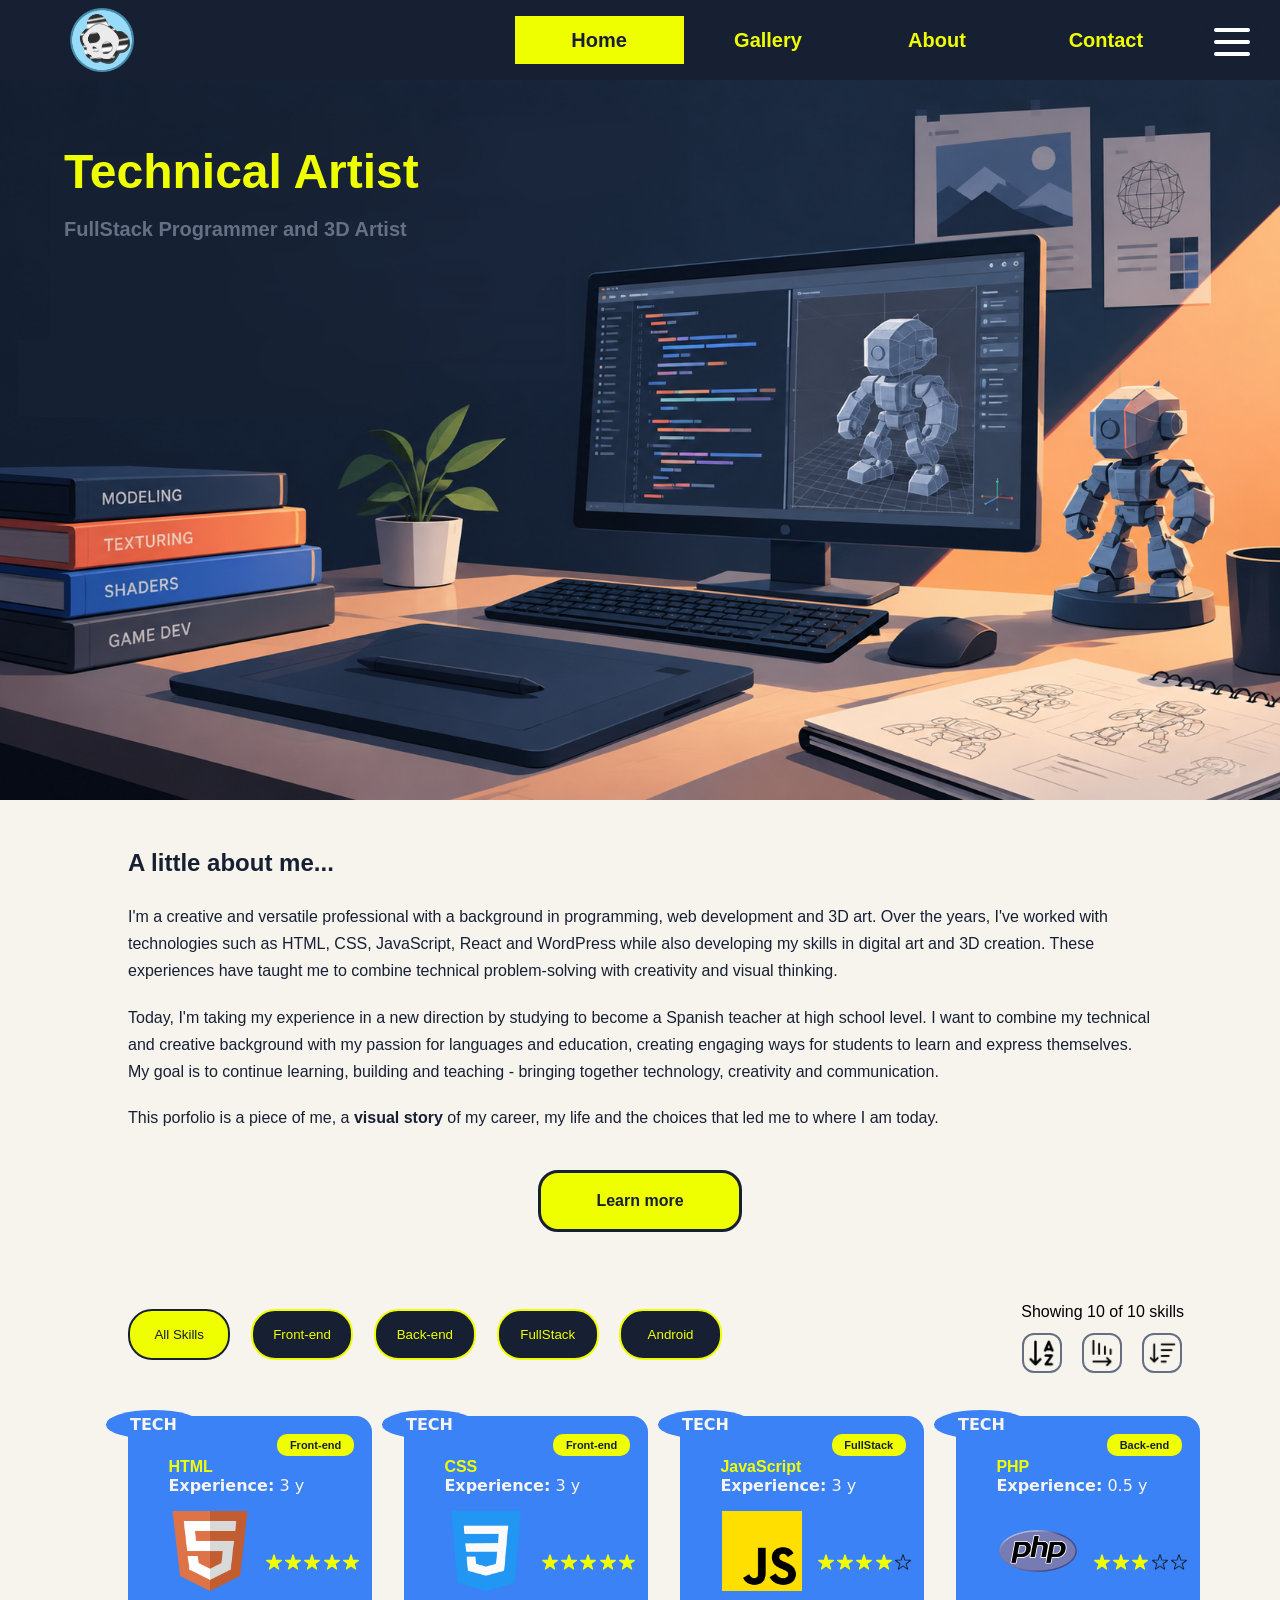
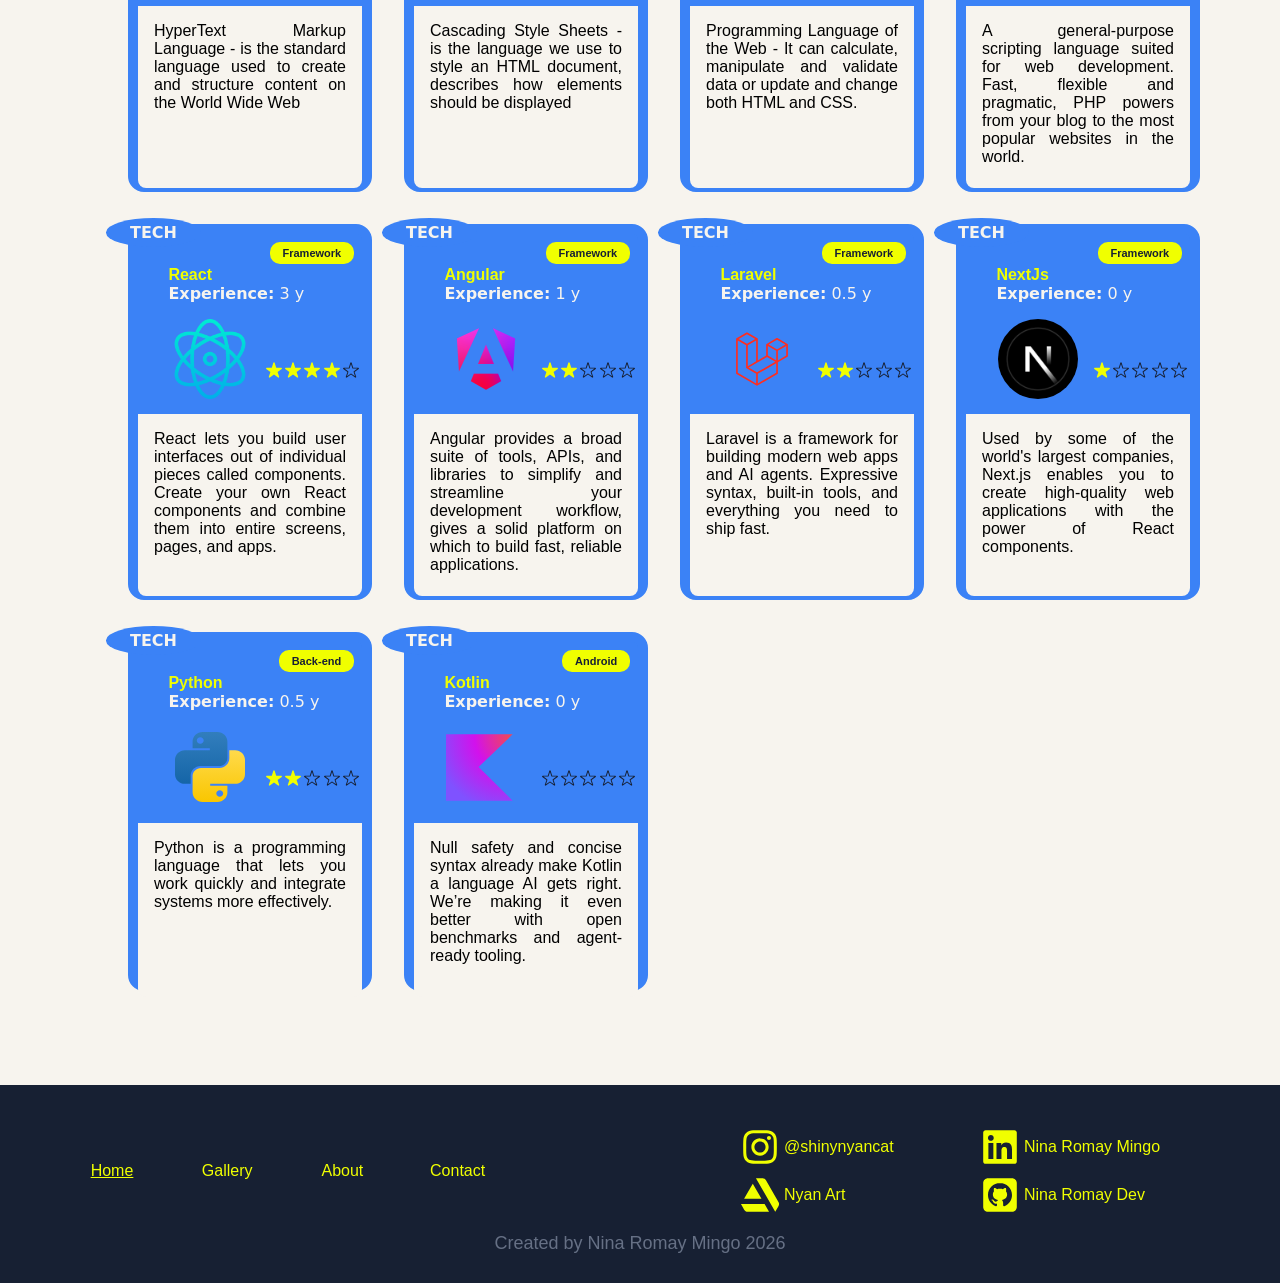
==== index.html @ 7b3534bd "Moved around documents Put out the documentation to be shared in canvas Reorganiced folders" ====
<!DOCTYPE html>
<html lang="en">
<head>
    <meta charset="UTF-8">
    <meta name="viewport" content="width=device-width, initial-scale=1.0">
    <title>CRM Porfolio</title>
    <link rel="icon" type="image/x-icon" href="images/favicon.png">
    <link rel="stylesheet" href="css/styles.css" defer>
</head>
<body>
    <header class="nav">
        <img class="nav-logo" src="images/logo-panda.png" alt="Web-logo-porfolio-NR">
        <nav class="nav-menu">
            <a class="active"   href="index.html">   Home        </a>
            <a class="inactive" href="gallery.html"> Gallery     </a>
            <a class="inactive" href="about.html">   About       </a>
            <a class="inactive" href="contact.html"> Contact     </a>
        </nav>
    </header>
    <div class="accessibility-container">
        <img tabindex="0" aria-pressed="false" class="inactive-accessibility-menu keyboard-clickable" id="accessibility-menu" src="images/other/burger-menu.svg" alt="Accessibility settings menu">
        <div id="accessibility-buttons-container" class="accessibility-buttons-container acc-invisible">
            <div class="accessibility-size-container">
                <p>Size:</p>
                <button class="acc-inactive-btn" id="acc-btn-size-s" data-text-size="small" aria-pressed="false">S</button>
                <button class="acc-active-btn"   id="acc-btn-size-m" data-text-size="medium" aria-pressed="true">M</button>
                <button class="acc-inactive-btn" id="acc-btn-size-l" data-text-size="large" aria-pressed="false">L</button>
            </div>
            <div class="accessibility-high-contrast-container">
                <p>Activate high contrast:</p>
                <div class="high-contrast">
                    <button
                        type="button"
                        class="contrast-toggle"
                        id="contrast-toggle"
                        role="switch"
                        aria-checked="false"
                        >
                        <span class="contrast-toggle-track" aria-hidden="true">
                            <span class="contrast-toggle-thumb"></span>
                        </span>
                    </button>
                </div>
            </div>
        </div>
    </div>
    <main class="main-home">
        <img class="hero" src="images/hero.png" alt="Hero image home page website Tech Artist">
        <section id="hero-text">
            <h1>Technical Artist</h1>
            <h3>FullStack Programmer and 3D Artist</h3>
        </section>
        <section id="about-home" class="site-padding">
            <h2>A little about me...</h2>
            <p>I'm a creative and versatile professional with a background in programming, web development and 3D art. Over the years, I've worked with technologies such as HTML, CSS, JavaScript, React and WordPress while also developing my skills in digital art and 3D creation. These experiences have taught me to combine technical problem-solving with creativity and visual thinking.</p>
            <button id="read-more" class="small-screen">...</button>
            <p class="full-screen-txt">Today, I'm taking my experience in a new direction by studying to become a Spanish teacher at high school level. I want to combine my technical and creative background with my passion for languages and education, creating engaging ways for students to learn and express themselves. My goal is to continue learning, building and teaching - bringing together technology, creativity and communication.</p>
            <p class="full-screen-txt">This porfolio is a piece of me, a <strong>visual story</strong> of my career, my life and the choices that led me to where I am today.</p>
            <a class="button-learn" href="about.html">Learn more</a>
        </section>
        <section id="filtering" class="site-padding">
            <div class="filter-container">
                <button class="filter-btn active-filter"   aria-pressed="true"  data-category="all"       id="btn-all">All Skills</button>
                <button class="filter-btn inactive-filter" aria-pressed="false" data-category="Front-end" id="btn-front">Front-end</button>
                <button class="filter-btn inactive-filter" aria-pressed="false" data-category="Back-end"  id="btn-back">Back-end</button>
                <button class="filter-btn inactive-filter" aria-pressed="false" data-category="FullStack" id="btn-full">FullStack</button>
                <button class="filter-btn inactive-filter" aria-pressed="false" data-category="Android"   id="btn-android">Android</button>
            </div>
            <p class="sorted-items">Showing <span id="current-skills"></span> of <span id="total-skills"></span> skills</p>
            <div class="sort-container">
                <button class="sort-btn sort-inactive" id="sort-name"  aria-pressed="false"><img  src="images/sort/sortName.png"  alt="Sort by name"></button>
                <button class="sort-btn sort-inactive" id="sort-prof"  aria-pressed="false"><img  src="images/sort/sortProf.png"  alt="Sort by proficiency"></button>
                <button class="sort-btn sort-inactive" id="sort-years" aria-pressed="false"><img  src="images/sort/sortYears.png" alt="Sort by years of experience"></button>
            </div>
            <div id="card-container">
            </div>
        </section>
    </main>
    <footer class="footer">
        <nav class="nav-footer">
            <a class="active-footer"   href="index.html">   Home        </a>
            <a class="inactive-footer" href="gallery.html"> Gallery     </a>
            <a class="inactive-footer" href="about.html">   About       </a>
            <a class="inactive-footer" href="contact.html"> Contact</a>
        </nav>
        <div class="social-media">
            <a href="https://www.instagram.com/shinynyancat/">
                <img src="images/socialmedia/insta.svg" alt="Instagram-logo">
                <p class="full-screen">@shinynyancat</p>
                <p class="small-screen">@shiny...</p>
            </a>
            <a href="https://www.linkedin.com/in/ninaromayart/">
                <img src="images/socialmedia/linkedin.svg" alt="Linked-in-logo">
                <p class="full-screen">Nina Romay Mingo</p>
                <p class="small-screen">NRM</p>
            </a>
            <a href="https://www.artstation.com/nyan_artist">
                <img src="images/socialmedia/artstation.svg" alt="Artstation-logo">
                <p class="full-screen">Nyan Art</p>
                <p class="small-screen">NyanA</p>
            </a>
            <a href="https://github.com/ninaromay">
                <img src="images/socialmedia/github.svg" alt="Github-logo">
                <p class="full-screen">Nina Romay Dev</p>
                <p class="small-screen">NRDev</p>
            </a>
        </div>
        <p class="created-by">Created by Nina Romay Mingo 2026</p>
    </footer>
    <script src="js/index.js"  defer></script>
    <script src="js/controlPanel.js" defer></script>
</body>
</html>
---- css/styles.css ----
:root{
    --color-navy:       #172033;
    --color-highlight:  #f0ff00;
    
    --color-blue:       #3B82F6;
    --color-background: #F7F4EE;
    --color-border:     #D9D4CA;
    --color-muted:      #667085;
    
    --font-size-3xl:    72px;
    --font-size-2xl:    48px;
    --font-size-xl:     32px;
    --font-size-l:      40px;
    --font-size-xm:     24px;
    --font-size-m:      20px;
    --font-size-s:      18px;
    --font-size-xs:     16px;
    --font-size-2xs:    14px;
    --font-size-3xs:    11px;
    
    --size-3XL:  	    8rem;
    --size-2XL:    	    5rem;
    --size-XL:     	    3rem;
    --size-L:    	    2rem;
    --size-M:    	    1.5rem;
    --size-S:    	    1rem;
    --size-XS:    	    0.5rem;
    --size-2XS: 	    0.3rem;
    
    --line-height-heading-s:    1.1;
    --line-height-heading-m:    1.2;
    --line-height-body-s:       1.5;
    --line-height-body-m:       1.7;
    
    --site-padding-m:   10vw;
    --site-padding:     5vw;
    --site-padding-xs:  3vw;
    --site-padding-2xs: 1.5vw;

    --font-heading: Georgia, serif;
    --font-body: Arial, sans-serif;

    --border-radious: 20px;
}

:root.high-contrast{
    --color-navy:       #000000;
    --color-highlight:  #eef7f1;
    
    --color-blue:       #ff0000;
    --color-background: #ffffff;
    --color-border:     #000000;
    --color-muted:      #ffffff;
}

*{
    margin: 0;
    padding: 0;
}

*:focus-visible{
    border: 5px solid red;
    font-size: var(--font-size-m);
    font-weight: bolder;
}

body{
    width: 100vw;
    background-color: var(--color-background);
    font-family: var(--font-body);
    position: relative;
    overflow-x: hidden;
}

a, a:active{
    text-decoration: none;
}

.small-screen{
    display: none;
}

.full-screen{
    display: block;
}

.nav{
    height: 5rem;
    background-color: var(--color-navy);
    padding: 0vw 7vw 0vw var(--site-padding);
    display:flex;
    align-items: center;
    justify-content: space-between;
}

.nav-menu > a{
    padding: 1vw;
    width: 100%;
    text-align: center;
    height: auto;
    font-size: var(--font-size-m);
    font-weight: bold;

    transition: all 0.3s ease-in;
}

.inactive{
    color: var(--color-highlight);
}

.active{
    color: var(--color-navy);
    background-color: var(--color-highlight);
}

.inactive-footer{
    color: var(--color-highlight);
}

.active-footer{
    color: var(--color-highlight);
    text-decoration: underline;
}

.nav-menu > a:hover, .nav-menu > a:active, .inactive:hover{
    color: var(--color-navy);
    background-color: var(--color-highlight);
}

.nav-menu{
    width: 60%;
    height: 100%;
    display: flex;
    justify-content: space-between;
    align-items: center;
}

.nav-logo{
    width: 4rem;
    padding: 0.5vw;
}

@media screen and (max-width: 1008px){
    .nav-menu > a{
        font-size: var(--font-size-s);
        padding: 1rem;
    }

    .nav-menu {
        width: 75%;
    }
}

@media screen and (max-width: 640px){
    .nav, body, .footer{
        overflow-x: hidden;
    }

    .nav-menu > a{
        font-size: var(--font-size-xs);
        padding: 0.7rem;
        font-weight: normal;
    }
    
    .nav-menu {
        max-width: 80vw;
    }

    .nav{
        justify-content: flex-start;
    }

    .nav-logo{
        width: 12vw;
        margin-right: 5vw;
    }

    .small-screen{
        display: block;
    }
    
    .full-screen{
        display: none;
    }

    .full-screen-txt{
        display: none;
    }
}

@media screen and (max-width: 400px){
    .nav-menu > a{
        font-size: var(--font-size-2xs);
    }
}

/* Home */
.main-home{
    position: relative;
}

.hero{
    width: 100vw;
    min-height: 50vh;
    max-height: 100vh;
    object-fit: cover;
    background-color: var(--color-muted);
}

#hero-text{
    position: absolute;
    top: 0;
    left: 0;
    padding: var(--site-padding);
}

#hero-text > h1{
    color: var(--color-highlight);
    margin-bottom: var(--site-padding-2xs);
    font-size: var(--font-size-2xl);
}

#hero-text > h3{
    font-size: var(--font-size-m);
    color: var(--color-muted);
}

.site-padding{
    padding: 3vw 10vw;
}

#about-home > p, #about-home > h2{
    margin-bottom: var(--site-padding-2xs);
    line-height: var(--line-height-body-m);
    color: var(--color-navy);
}

.button-learn{
    display: block;
    width: 10rem;
    margin: var(--site-padding-xs) auto 0;
    background-color: var(--color-highlight);
    color: var(--color-navy);
    padding: var(--site-padding-2xs);
    text-align: center;
    border-radius: var(--border-radious);
    border: 3px solid var(--color-navy);
    font-weight: bold;
    transition: all 0.3s ease-in;
}

.button-learn:active, .button-learn:hover{
    background-color: var(--color-navy);
    color: var(--color-highlight);
    border: 3px solid var(--color-highlight);
}

.button-learn:focus-visible{
    background-color: var(--color-background);
    color: red;
    border: 5px solid red;
}

#read-more{
    min-width: 2rem;
    padding: 0.1rem 0.2rem;
    color: var(--color-navy);
    border-radius: var(--border-radious);
    border: 2px solid var(--color-navy);
    font-weight: bold;
    transition: all 0.3s ease-in;
}

@media screen and (max-width: 1100px){
    .site-padding{
        padding: 3vw 4vw;
    }

    #hero-text > h1{
        font-size: var(--font-size-xl);
        padding: 0 7vw;
    }

    #hero-text > h3{
        font-size: var(--font-size-s);
        padding: 0 7vw;
    }

    .button-learn{
        padding: var(--site-padding-2xs);
        margin: var(--site-padding) auto;
    }
}

@media screen and (max-width: 640px){
    #hero-text > h1{
        padding: 0 10vw;
    }

    #hero-text > h3{
        padding: 0 10vw;
    }

    .hero{
        filter: brightness(50%);
    }

    #about-home > p{
        font-size: var(--font-size-2xs);
    }

    .button-learn{
        font-size: var(--font-size-xs);
        margin-top: var(--site-padding);
        margin-bottom: var(--site-padding);
        margin-left: 60vw;
        padding: var(--site-padding-xs) 0.3rem;
        font-weight: normal;
        width: 8rem;
    }
}

@media screen and (max-width: 450px){
    .button-learn{
        width: 5rem;
    }
}

/* Filter */
#filtering{
    position: relative;
}

.filter-container{
    transition: all .4s ease-in;
}

.filter-container > .filter-btn{
    min-width: 10%;
    border-radius: 24px;
    padding: 1rem;
    margin-right: 1rem;
    transition: all 0.3s ease-in;
}

.inactive-filter{
    background-color: var(--color-navy);
    color: var(--color-highlight);
    border: 2px solid var(--color-highlight);
}

.filter-container > .inactive-filter:hover{
    background-color: var(--color-highlight);
    color: var(--color-navy);
    border: 2px solid var(--color-navy);
}

.active-filter{
    background-color: var(--color-highlight);
    color: var(--color-navy);
    border: 2px solid var(--color-navy);
}

.active-filter:focus-visible, .filter-container > .inactive-filter:focus-visible{
    background-color: var(--color-background);
    color: red !important;
    border: 6px solid red !important;
}

/* Sorting */
.sort-container{
    position: absolute;
    top: 3.9rem;
    right: 7vw;
    z-index: 1;
}

.sort-btn{
    width: 2.5rem;
    height: 2.5rem;
    border-radius: 12px;
    padding: 0.2rem;
    margin: 0 0.5rem;
    transition: all 0.3 ease-in;
}

.sort-inactive{
    border: 2px solid var(--color-muted);
    background-color: var(--color-background);
    transition: all 0.3s ease-in;
}

.sort-active{
    border: 2px solid var(--color-blue);
    border-radius: 12px;
    transform: scale(1.2);
    transition: all 0.3s ease-in;
}

.sort-inactive:hover{
    border: 2px solid var(--color-blue);
    border-radius: 12px;
    transform: scale(1.2);
}

.sort-inactive:focus-visible{
    background-color: red;
    transform: scale(1.2);
    border-color: red;
}

.sort-btn > img{
    width: 100%;
}

.sorted-items{
    position: absolute;
    top: 2rem;
    right: 0;
    text-align: right;
    padding: 0 7.5vw;
}

@media screen and (max-width: 1200px){
    .filter-container > .filter-btn{
        min-width: 15%;
    }

    .sorted-items{
        top: -1rem;
        left: 0;
        text-align: left;
        padding: 0 10vw;
    }

    .sort-container{
        top: -4.5rem;
        left: 9vw;
    }
}

@media screen and (max-width: 1100px){
    .sorted-items{
        padding: 0 4vw;
    }

    .sort-container{
        left: 4vw;
    }
}

@media screen and (max-width: 600px){
    .filter-container > .filter-btn{
        margin-bottom: 1rem;
        min-width: 28%;
    }
}

@media screen and (max-width: 400px){
    .filter-container > .filter-btn{
        margin-bottom: 0.5rem;
        min-width: 35%;
    }
}

/* Cards */
#card-container {
    display: grid;
    grid-gap: 1rem;
    grid-template-columns: repeat(5, 20%);
    margin: 5rem -0.5rem;
}

.card{
    background-color: var(--color-blue);
    margin: 0.5rem;
    border-radius: 16px;
    border: 10px solid var(--color-blue);
    position: relative;
    transition: all .3 ease-in;
}

.card:hover{
    transform: scale(1.05);
    box-shadow: 6px 4px 13px -4px rgba(0,0,0,0.75);
        -webkit-box-shadow: 6px 4px 13px -4px rgba(0,0,0,0.75);
        -moz-box-shadow: 6px 4px 13px -4px rgba(0,0,0,0.75);
}

.card > h4{
    padding: 2rem 0.5rem 0;
    color: var(--color-highlight);
    margin-left: 10%;
}

.card > span{
    color: var(--color-background);
    font-family: system-ui, -apple-system, BlinkMacSystemFont, 'Segoe UI', Roboto, Oxygen, Ubuntu, Cantarell, 'Open Sans', 'Helvetica Neue', sans-serif;
}

.card-sort{
    max-width: 5rem;
    position: absolute;
    top: -1rem;
    left: -2rem;
    background-color: var(--color-blue);
    padding: 0.3rem 1.5rem;
    border-radius: 50%;
    font-weight: bold;
}

.card-category{
    position: absolute;
    top: 0.5rem;
    right: 0.5rem;
    background-color: var(--color-highlight);
    color: var(--color-navy);
    padding: 0.3rem 0.8rem;
    font-size: var(--font-size-3xs);
    font-weight: bold;
    border-radius: 10px;
}

.card-experience{
    margin-left: 10%;
    padding: 0 0.5rem;
}

.card-stars{
    min-width: 6rem;
    min-height: 3rem;
    position: absolute;
    top: 8rem;
    right: 0;

    display: grid;
    grid-gap: 0.5rem;
    grid-template-columns: repeat(5, 10%);
}

.nextjs-img{
    border-radius: 50%;
}

.card-img{
    width: 5rem;
    height: 5rem;
    object-fit: contain;
    margin: 1rem 5% 5% 2rem;
}

.card-description{
    min-height: 42%;
    padding: 1rem;
    text-align: justify;
    background-color: var(--color-background);
    border-radius: 0 0 8px 8px;
}

.star{
    width: 1rem;
    height: 1rem;
}

@media screen and (max-width: 1600px){
    #card-container {
        grid-template-columns: repeat(4, 25%);
        margin: 3rem -0.5rem;
    }

    .card-stars{
        min-width: 5rem;
        grid-gap: 0.5rem;
        right: -1rem;
    }
}

@media screen and (max-width: 1200px){
    #card-container {
        margin: 3rem -0.5rem;
        grid-template-columns: repeat(4, 24%);
        grid-gap: 0.5rem;
    }

    .card-stars{
        min-width: 5rem;
        grid-gap: 0.5rem;
        grid-template-columns: repeat(3, 15%);
    }
}

@media screen and (max-width: 900px){
    #card-container {
        grid-template-columns: repeat(3, 33%);
        margin: 3rem -0.5rem;
        grid-gap: 0.5rem;
    }
    .card-stars{
        min-width: 3rem;
        grid-template-columns: repeat(5, 20%);
        grid-gap: 0;
        right: 1rem;
    }
}

@media screen and (max-width: 800px){
    .card-stars{
        min-width: 3rem;
        grid-template-columns: repeat(3, 35%);
        grid-gap: 0;
        right: 1rem;
        top: 6rem;
    }
}

@media screen and (max-width: 650px){
    #card-container {
        grid-template-columns: repeat(2, 50%);
    }

    .card-stars{
        min-width: 0;
        grid-template-columns: repeat(5, 20%);
        grid-gap: 0.3rem;
        top: 7rem;
        right: 1rem;
    }
    .star{
        width: 1.1rem;
        height: 1.1rem;
    }
}

@media screen and (max-width: 550px){
    .card-stars{
        grid-template-columns: repeat(3, 40%);
    }
    .star{
        width: 1.1rem;
        height: 1.1rem;
    }
}

@media screen and (max-width: 450px){
    #card-container {
        grid-template-columns: auto;
        grid-gap: 0;
    }

    .card-stars{
        grid-template-columns: repeat(5, 20%);
        right: 2rem;
        top: 7rem;
    }

    .star{
        width: 7vw;
        height: 7vw;
    }
}

@media screen and (max-width: 300px){
    .card-stars{
        grid-template-columns: repeat(3, 40%);
    }
}


/* Gallery */
.main-gallery{
    padding: var(--site-padding-xs) 10vw;
}

.main-gallery > .g-section{
    margin: var(--site-padding-xs) 0;
    padding: var(--site-padding-2xs) var(--site-padding-xs);
}

.main-gallery > .g-section > h1{
    margin-bottom: var(--site-padding-2xs);
    color: var(--color-blue);
}

.main-gallery > .g-section > p{
    margin: 1vw;
    color: var(--color-navy);
    line-height: var(--line-height-body-s);
}

.main-gallery > .g-section > p > a{
    color: var(--color-navy);
    font-weight: bold;
}

.view-container{
    width: 80%;
    margin: var(--site-padding-2xs) auto;
    display: flex;
    justify-content: space-between;
    align-items: center;
}

.view-container > img{
    max-width: 30%;
    border: 2px solid var(--color-navy);
}

.view-container > img:hover{
    border: 2px solid var(--color-highlight);
}

.g-video{
    width: 100%;
    display: block;
    margin: var(--site-padding-2xs) auto;
}

.gallery{
    display: grid;
    grid-template-columns:  auto auto auto;
    gap: 2vw;
    justify-content: center;
}

.gallery > a{
    width: 25vw;
    height: 15vw;
    position: relative;
    border-radius: var(--border-radious);
    overflow: hidden;
    transition: all .2s ease-in;
}

.gallery > a:hover{
    transform: scale(1.1);
    box-shadow: 6px 4px 13px -4px rgba(0,0,0,0.75);
        -webkit-box-shadow: 6px 4px 13px -4px rgba(0,0,0,0.75);
        -moz-box-shadow: 6px 4px 13px -4px rgba(0,0,0,0.75);
}

.gallery > a > img {
    width: 100%;
    height: 100%;
    object-fit: cover;
}

.gallery > a > p {
    width: 100%;
    position: absolute;
    bottom: 0;
    padding: var(--site-padding-2xs) 0;
    text-align: center;
    background-color: var(--color-navy);
    color: var(--color-blue);
}

.gallery > a > p:hover{
    color: var(--color-highlight);
}

#fox-druid > a > img{
    width: 100%;
    margin: 0.5rem auto 0;
    display: block;
}

@media screen and (max-width: 1008px){
    .main-gallery{
        padding: var(--site-padding) var(--site-padding) var(--site-padding) 6vw;
    }

    .gallery{
        justify-content: space-between;
    }

    .gallery > a{
        width: 28vw;
        height: 25vw;
    }

    .gallery > a > p{
        padding: 1rem 0;
        font-size: var(--font-size-2xs);
    }

    .main-gallery > .g-section{
        padding: 0;
        font-size: var(--font-size-2xs);
    }

    .main-gallery > .g-section > p {
        margin: 0;
    }

    .view-container{
        width: 100%;
    }

    ::-webkit-scrollbar {
        display: none;
    }
}

@media screen and (max-width: 800px){
    .main-gallery > .g-section{
        margin-top: 2.5rem;
    }

    .view-container{
        margin: 1rem 0;
    }
}

@media screen and (max-width: 640px){
    .main-gallery{
        padding: var(--site-padding);
    }

    .gallery{
        grid-template-columns: auto auto;
        justify-content: center;
        gap: 5vw;
    }

    .gallery > a{
        width: 100%;
    }
}

/* About */
.main-about{
    padding: var(--site-padding-xs) var(--site-padding);
}

.main-about > section{
    width: 60%;
    margin: 0 auto var(--site-padding-2xs);
    position: relative;
    display: flex;
    justify-content: start;
    align-items: center;
    transform: translateX(-5%); 
    z-index: 1;
}
.main-about > section > .about-title{
    width: 70%;
}

.main-about > section > p{
    font-size: var(--size-S);
    color: var(--color-muted);
}

.tab > h3 > strong, .tab > p{
    margin-left: 5vw;
}

.bullet{
    width: 1rem;
    height: 1rem;
    margin: 1rem auto;
    background-color: var(--color-background);
    border: 2px solid var(--color-navy);
    border-radius: 50%;
}

.move{
    color: var(--color-blue);
}

.line{
    width: 4px;
    height: 100%;
    background-color: var(--color-navy);
    position: absolute;
    top: 0;
    left: 28.3%;
    z-index: 0;
}

@media screen and (max-width: 1008px){
    .main-about > section{
        width: 80%;
    }

    .line{
        left: 21%;
    }

    .bullet{
        width: 0.8rem;
        height: 0.8rem;
    }
}

@media screen and (max-width: 640px){
    .main-about > section{
        width: 100%;
        font-size: var(--font-size-2xs);
    }

    .main-about > section > h3 > p{
        font-size: 12px;
    }

    .line{
        top: 4%;
        left: 13.5%;
    }
}

/* Contact */
.main-contact{
    color: var(--color-navy);
    padding: var(--site-padding-xs) 0;
    width: 50%;
    margin: 0 auto;
}

.form{
    display:flex;
    flex-flow: column;
    margin-bottom: var(--site-padding-xs);
}

.form > label{
    margin-top: var(--site-padding-2xs);
    margin-bottom: 0.5rem;
}

.form > input[type=text], .form > input[type=email], .form > input[type=url] {
    height: 1rem;
    padding: 0.5rem 1rem;
    border: 2px solid var(--color-navy);
    transition: color 200ms ease-in-out, border-color 200ms ease-in-out;
}

#subject{
    height: 2.5rem;
    border: 2px solid var(--color-navy);
    transition: color 200ms ease-in-out, border-color 200ms ease-in-out;
}

.form > input[type=text]:focus, .form > input[type=email]:focus, #subject:focus-visible, form > input[type=url]:focus{
    background-color: var(--color-background);
    border: 2px solid var(--color-blue);
    color: var(--color-blue);
    outline:none;
}

.form > input[type=text]:focus-visible, .form > input[type=email]:focus-visible, .form > textarea:focus-visible, form > input[type=url]:focus-visible {
    background-color: var(--color-background);
    border: 5px solid var(--color-blue);
    color: var(--color-blue);
    outline:none;
}

.form-bottom{
    display: flex;
    max-width: 80vw;
}

.form-bottom > input, #form-success > a{
    width: 10vw;
    margin: var(--site-padding-2xs) auto;
    padding: var(--site-padding-2xs);
    text-transform: uppercase;
    font-size: var(--size-S);
    font-weight: bold;
    border-radius: var(--border-radious);
    transition: color 200ms ease-in-out, border-color 200ms ease-in-out;
}

.form-submit, #form-success > a{
    border: 3px solid var(--color-navy);
    background-color: var(--color-highlight);
    color: var(--color-navy);
}

.form-submit:hover, #form-success > a:hover{
    color: var(--color-highlight);
    border: 3px solid var(--color-highlight);
    background-color: var(--color-navy);
}

.form-reset{
    border: 3px solid var(--color-blue);
    background-color: var(--color-background);
    color: var(--color-blue);
}

.form-reset:hover{
    color: var(--color-navy);
    border: 3px solid var(--color-navy);
}

.form-submit:focus-visible, .form-reset:focus-visible{
    border: 5px solid red;
}

.form > textarea{
    min-height: 5rem;
    padding: 1rem;    
    border: 2px solid var(--color-navy);
}

@media screen and (max-width: 1008px){
    .main-contact{
        width: 60%;
        min-height: 75vh;
    }

    .main-contact > p{
        margin: var(--site-padding-2xs) 0;
    }

    .form{
        padding: var(--site-padding-2xs) 0 var(--site-padding);
    }

    .form > input[type=text], .form > textarea{
        margin: 0 0 var(--site-padding-xs) 0;
    }

    .form-submit, .form-reset, #form-success > a{
        min-width: 7rem;
    }
}

@media screen and (max-width: 640px){
    .main-contact{
        width: 80%;
        min-height: 80vh;
    }

    .form-bottom > input{
        width: 60%;
        padding: var(--site-padding-xs);
    }

    .form-submit, .form-reset{
        max-width: 2rem;
        display: block;
    }
}


/* Footer */
.footer{
    padding: var(--site-padding-2xs) var(--site-padding) var(--site-padding-xs);
    background-color: var(--color-navy);
    display: flex;
    justify-content: space-between;
    align-items: center;
    position: relative;
}

.nav-footer{
    width: 40%;
    display: flex;
    justify-content: space-between;
    align-items: center;
}

.nav-footer > a{
    width: 100%;
    margin-right: var(--site-padding-2xs);
    text-align: center;
    padding: var(--site-padding-2xs);
}

.nav-footer > a:hover{
    text-decoration: underline;
}

.social-media{
    display: grid;
    grid-template-columns: auto auto;
}

.social-media > a{
    width: 15rem;
    display: flex;
    align-items: center;
    color: var(--color-highlight);
}

.social-media > a:hover{
    background-color: var(--color-muted);
}

.social-media > a > img{
    width: var(--size-XL);
}

.created-by{
    width: 100%;
    position: absolute;
    bottom: var(--site-padding-2xs);
    left: 50%;
    transform: translate(-50%, -50%);
    color: var(--color-muted);
    text-align: center;
    font-size: var(--font-size-s);
}

@media screen and (max-width: 1408px){
    .footer{
        padding: var(--site-padding-xs) var(--site-padding) var(--site-padding);
    }
}

@media screen and (max-width: 1008px){
    .footer{
        flex-flow: column;
        padding: var(--site-padding-xs) var(--site-padding) 7vw;
    }

    .nav-footer{
        width: 80%;
        margin-bottom: 2rem;
    }
}

@media screen and (max-width: 640px){
    .footer{
        padding-bottom: 12vw;
    }

    .nav-footer > a, .social-media > a > p{
        font-size: var(--font-size-xs);
    }
    
    .social-media > a > img{
        width: var(--size-L);
    }
    
    .social-media > a{
        width: 100%;
        padding: 0 1rem;
    }

}

@media (prefers-reduced-motion: reduce) {
  * {
    animation: none !important;
    transition: none !important;
  }
}

@media screen and (max-width: 350px){
    body{
        overflow-x: hidden !important;
    }

    .nav, .nav-footer{
        display: none;
        pointer-events: none;
    }

    .created-by, .social-media > a > p{
        font-size: var(--font-size-2xs);
    }

}


/* Form validation */
#form-success{
    min-height: 20vw;
    color: var(--color-blue);
    font-weight: bold;
    font-size: var(--font-size-2xl);
    margin-top: 2rem;
}

#form-success > a{
    margin: var(--site-padding-xs) auto;
    display: block;
    text-align: center;
}

@media screen and (max-width: 640px){
    #form-success{
        font-size: var(--font-size-l);
        margin-bottom: var(--site-padding);
    }
}

@media screen and (max-width: 350px){
    #form-success{
        font-size: var(--font-size-xm);
        margin: 0 var(--site-padding-xs);
    }
}

/* Error Styles */
.form-error{
    font-size: var(--font-size-2xs);
    margin-top: 0.5rem;
}

#live-counter{
    font-family: system-ui, -apple-system, BlinkMacSystemFont, 'Segoe UI', Roboto, Oxygen, Ubuntu, Cantarell, 'Open Sans', 'Helvetica Neue', sans-serif;
    color: red;
}

/* Accessibility menu */
.accessibility-container{
    width: 100vw;
    height: 100vh;

    pointer-events: none;
    position: fixed;
    top: 0;
    left: 0;
    z-index: 2;
}

#accessibility-menu{
    width: 3rem;
    height: 3rem;

    position: fixed;
    top: 0.9rem;
    right: 1.3rem;

    padding: 0.1rem;
    border-radius: var(--border-radious);
    pointer-events: auto;
    z-index: 3;

    border: 2px solid var(--color-navy)

}

#accessibility-menu:hover{
    border: 2px solid var(--color-background);
}

#accessibility-menu:focus-visible{
    border: 5px solid red;
}

.active-accessibility-menu{
    background-color: var(--color-blue);
    border: 2px solid var(--color-background);
}

.inactive-accessibility-menu{
    background-color: var(--color-navy);
    border: 2px solid var(--color-navy);
}

.acc-visible{
    width: 20em;
    height: auto;

    background-color: var(--color-navy);

    position: fixed;
    top: 5rem;
    right: 3rem;

    border: 2px solid var(--color-background);
    pointer-events: auto;
}

.acc-invisible{
    display: none;
    transform: scale(0);
    margin:0;
    padding:0;
    pointer-events: none;
}

/*Size*/
.accessibility-size-container, .accessibility-high-contrast-container{
    padding: 1rem;
}

.accessibility-size-container > p, .accessibility-high-contrast-container > p{
    color: var(--color-background);
    margin-bottom: 1rem;
}

.accessibility-size-container > button {
    margin-right: 1rem;
    padding: 0.3rem 0.5rem;

    font-size: var(--font-size-m);
    border-radius: 8px;

    transition: all 0.3s ease-in;
}

.accessibility-size-container > .acc-active-btn {
    border: 2px solid var(--color-background);
    background-color: var(--color-blue);
}

.accessibility-size-container > .acc-inactive-btn:hover{
    border: 2px solid var(--color-background);
    background-color: var(--color-blue);
}

.accessibility-size-container > .acc-inactive-btn {
    background-color: var(--color-background);
    border: 2px solid var(--color-blue);
}

/*High Contrast slider*/
.contrast-toggle {
    background: rgba(0,0,0,0);
    padding: 0.5rem;
    display: inline-flex;
    gap: 0.75rem;
    align-items: center;
    border: none;
}

.contrast-toggle-track {
    width: 3rem;
    height: 1.4rem;
    background-color: var(--color-muted);
    padding: 0.1rem;
    display: flex;
    align-items: center;
    border-radius: 100px;

    transition: background-color 0.3s ease;
}

.contrast-toggle-thumb {
    width: 1.3rem;
    height: 1.3rem;
    background-color: var(--color-highlight);
    border-radius: 50%;
    transform: translateX(0);
    transition: transform 0.3s ease;
}

.contrast-toggle.is-on .contrast-toggle-track {
    background-color: var(--color-blue);
}

.contrast-toggle.is-on .contrast-toggle-thumb {
    transform: translateX(1.7rem);
}

.contrast-toggle:focus-visible {
    outline: 3px solid red;
    outline-offset: 3px;
}

@media screen and (max-width: 1008px){
    #accessibility-menu{
        height: 4rem;
        width: 4rem;
        top: 85vh;
        right: 5vw;
    }

    .acc-visible{
        width: 90%;
        height: auto;

        top: 70%;
        right: 5vw;
    }
}

@media screen and (max-width: 1008px){
    .acc-visible{
        width: 90%;
        height: auto;

        top: 60%;
        right: 5vw;
    }
}
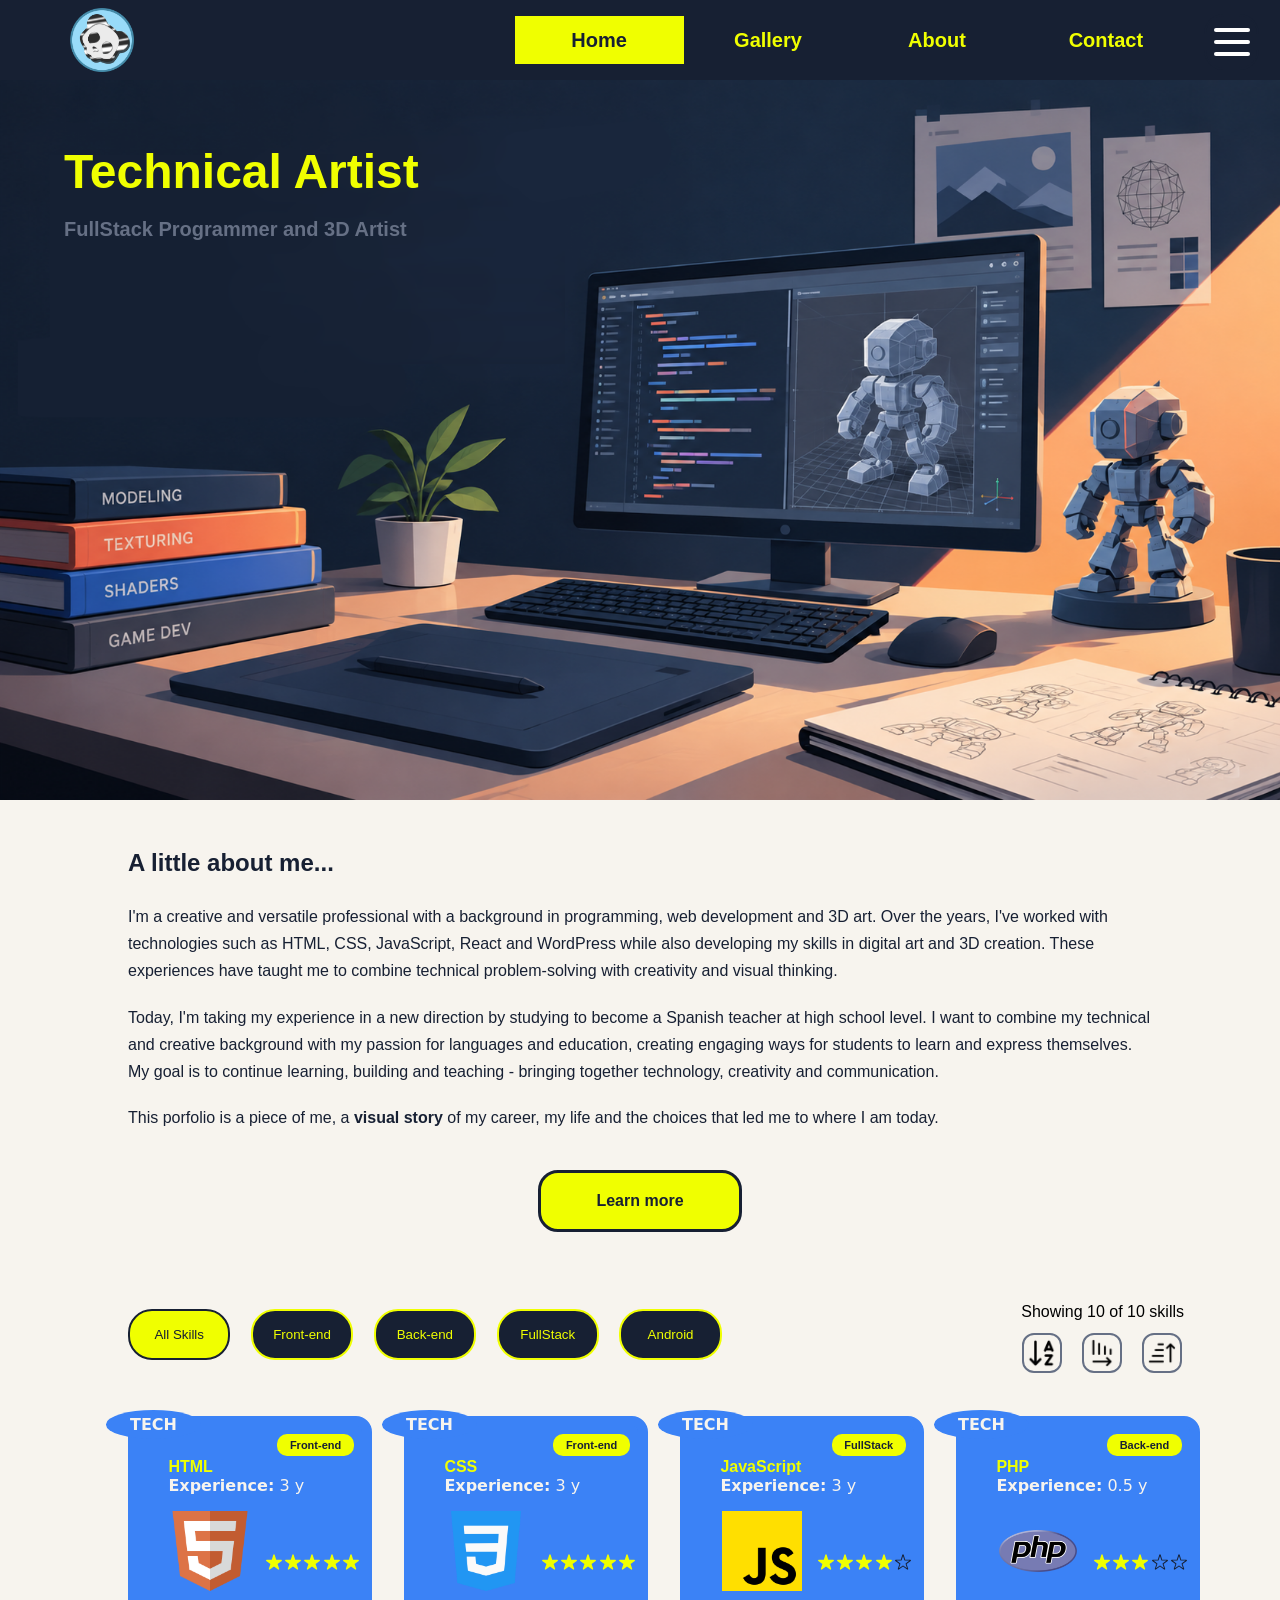
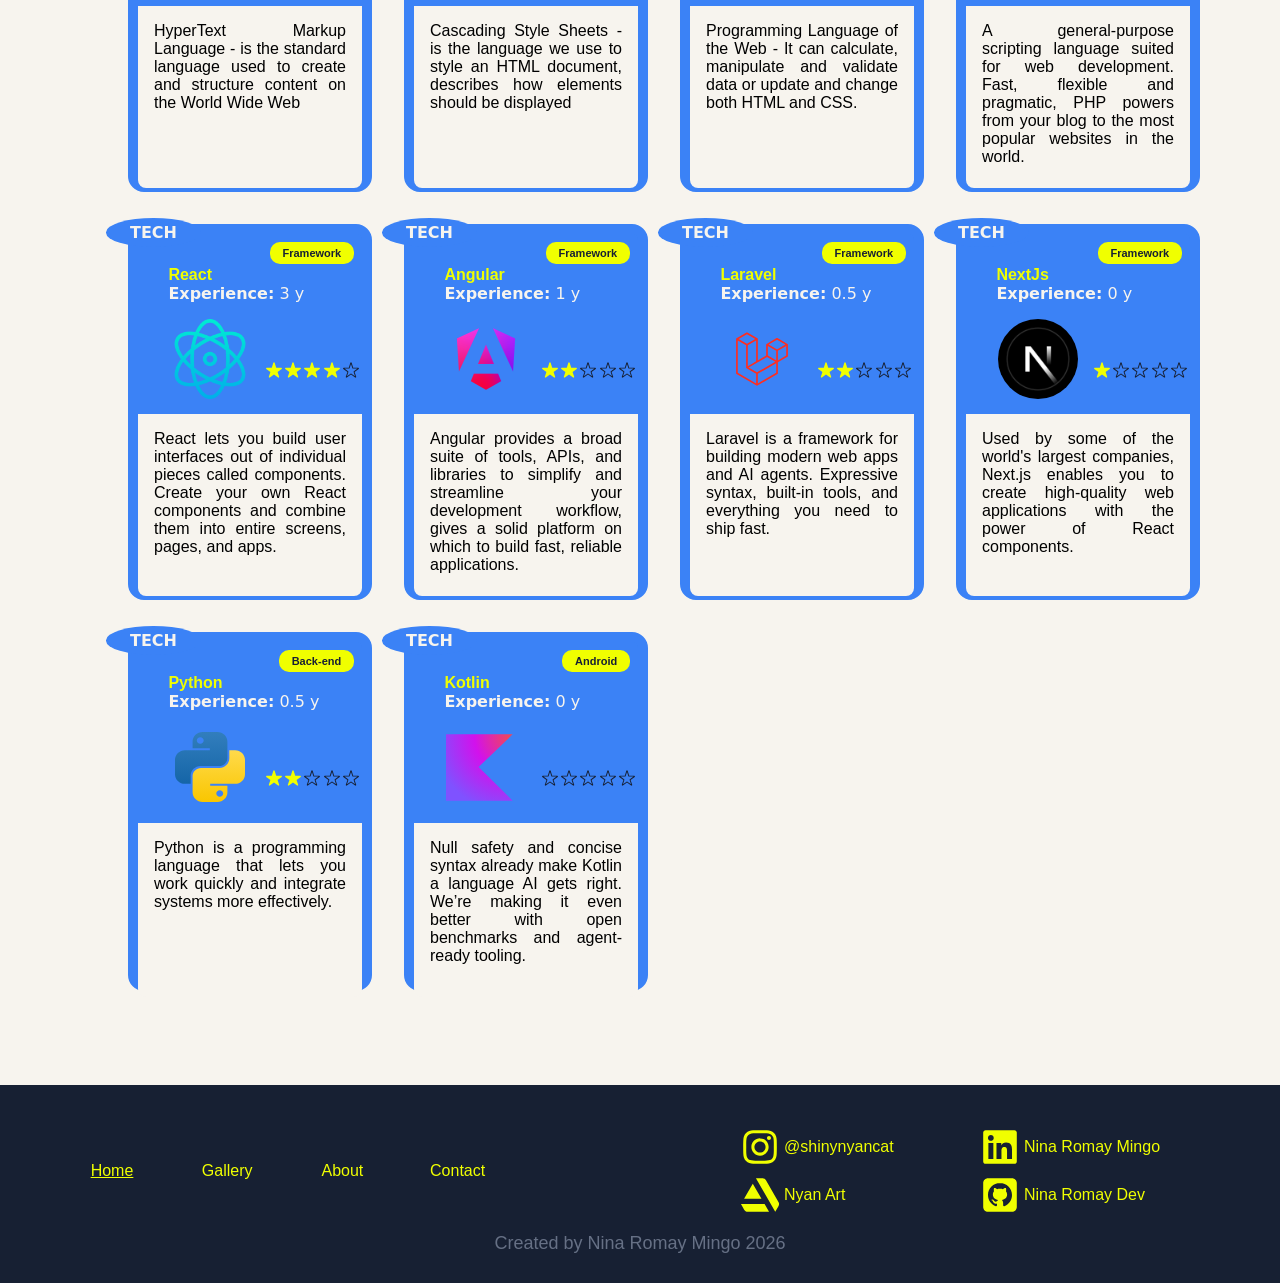
==== commit 306dbff4: "Changed sorting years Changed from decreasing to increasing years of experience in the sortBy functi" ====
--- a/index.html
+++ b/index.html
@@ -70,7 +70,7 @@
             <div class="sort-container">
                 <button class="sort-btn sort-inactive" id="sort-name"  aria-pressed="false"><img  src="images/sort/sortName.png"  alt="Sort by name"></button>
                 <button class="sort-btn sort-inactive" id="sort-prof"  aria-pressed="false"><img  src="images/sort/sortProf.png"  alt="Sort by proficiency"></button>
-                <button class="sort-btn sort-inactive" id="sort-years" aria-pressed="false"><img  src="images/sort/sortYears.png" alt="Sort by years of experience"></button>
+                <button class="sort-btn sort-inactive decreasing" id="sort-years" aria-pressed="false"><img  src="images/sort/sortYears.png" alt="Sort by years of experience"></button>
             </div>
             <div id="card-container">
             </div>
--- a/css/styles.css
+++ b/css/styles.css
@@ -1379,4 +1379,8 @@
         top: 60%;
         right: 5vw;
     }
+}
+
+.decreasing{
+    rotate: 180deg;
 }
